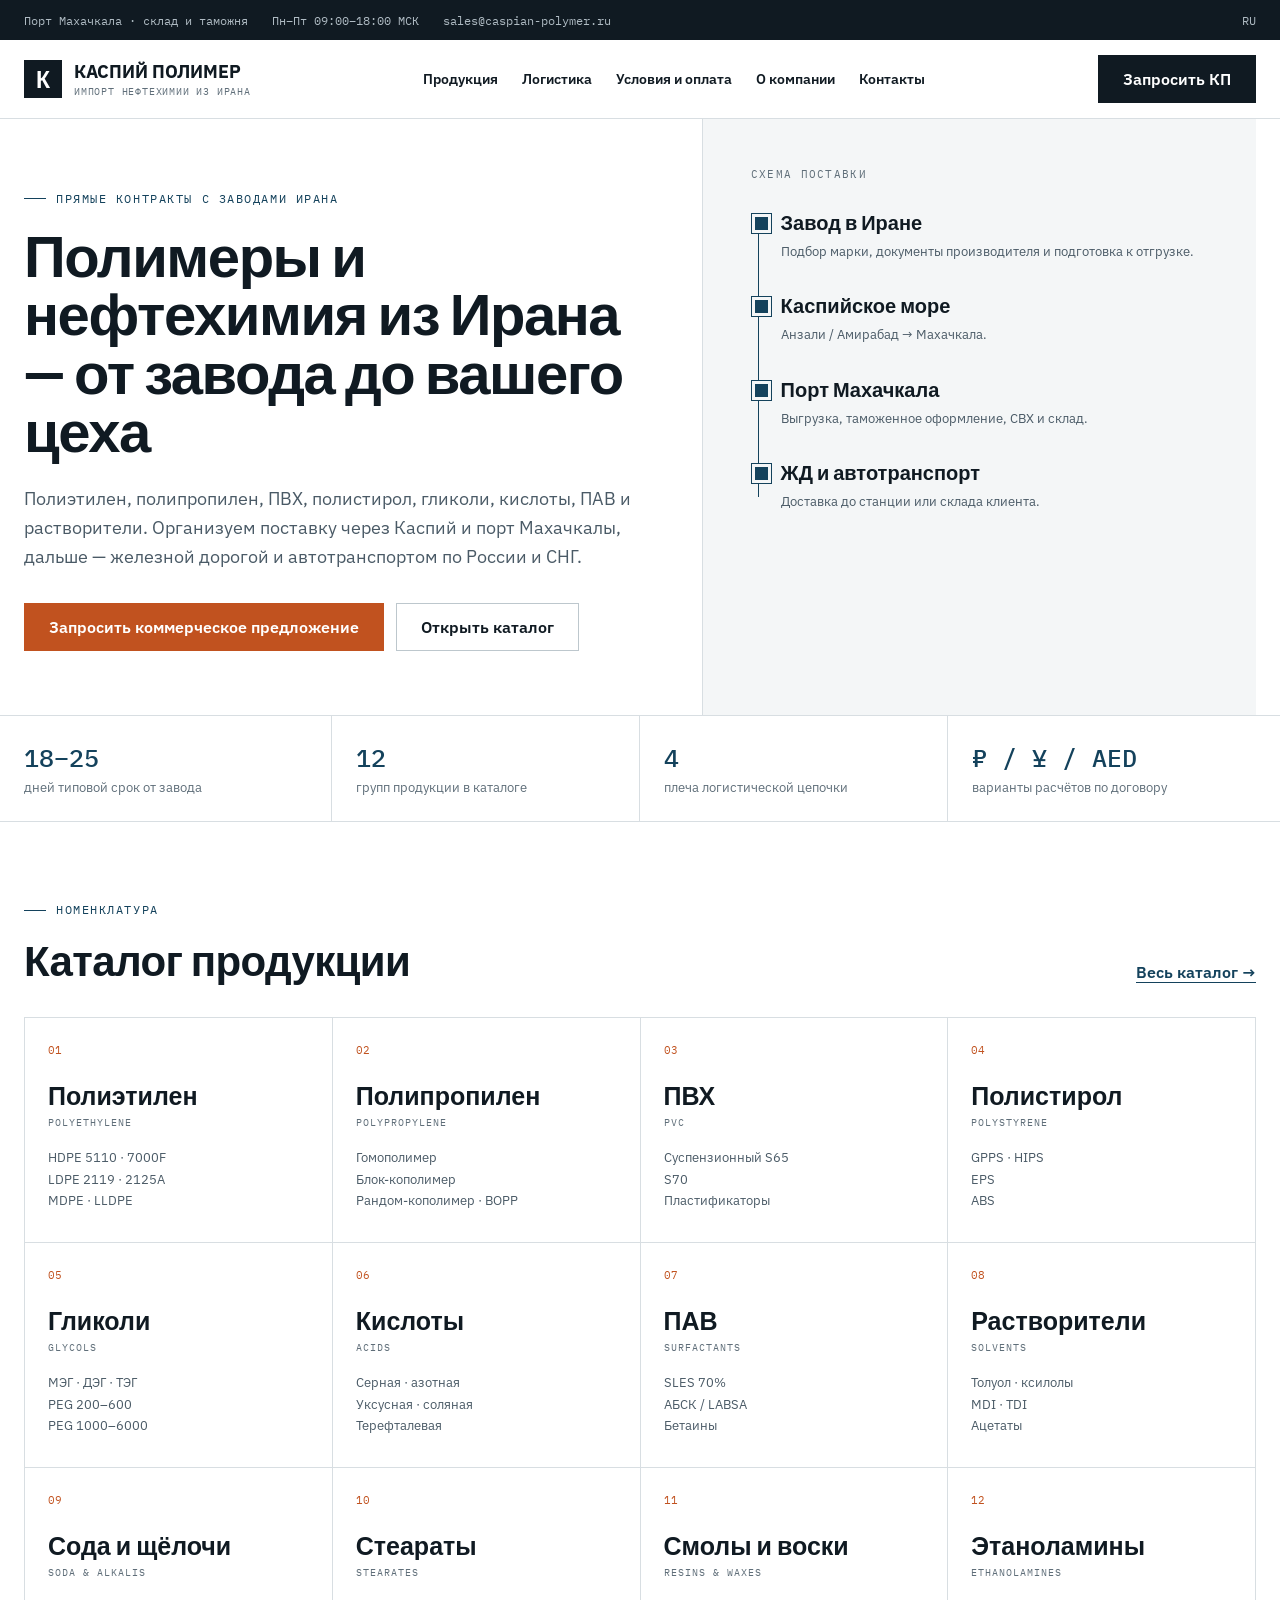
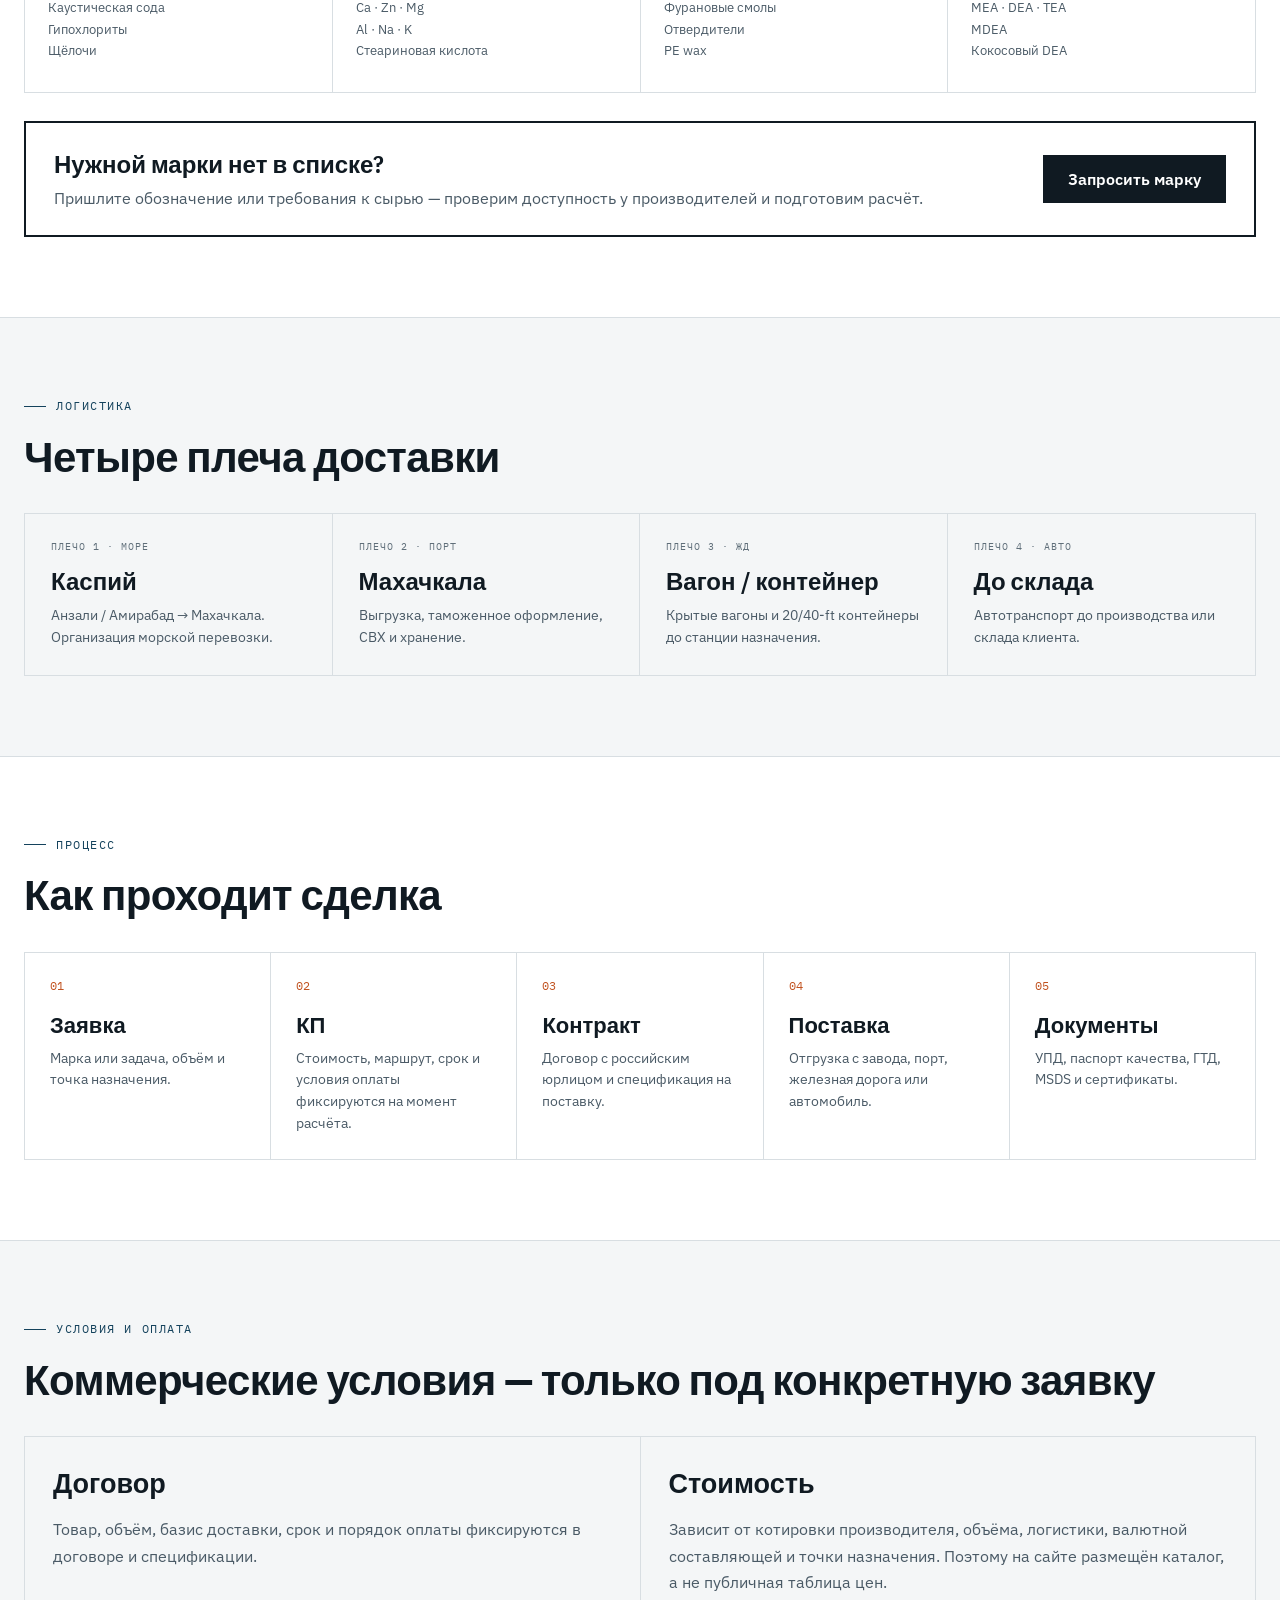
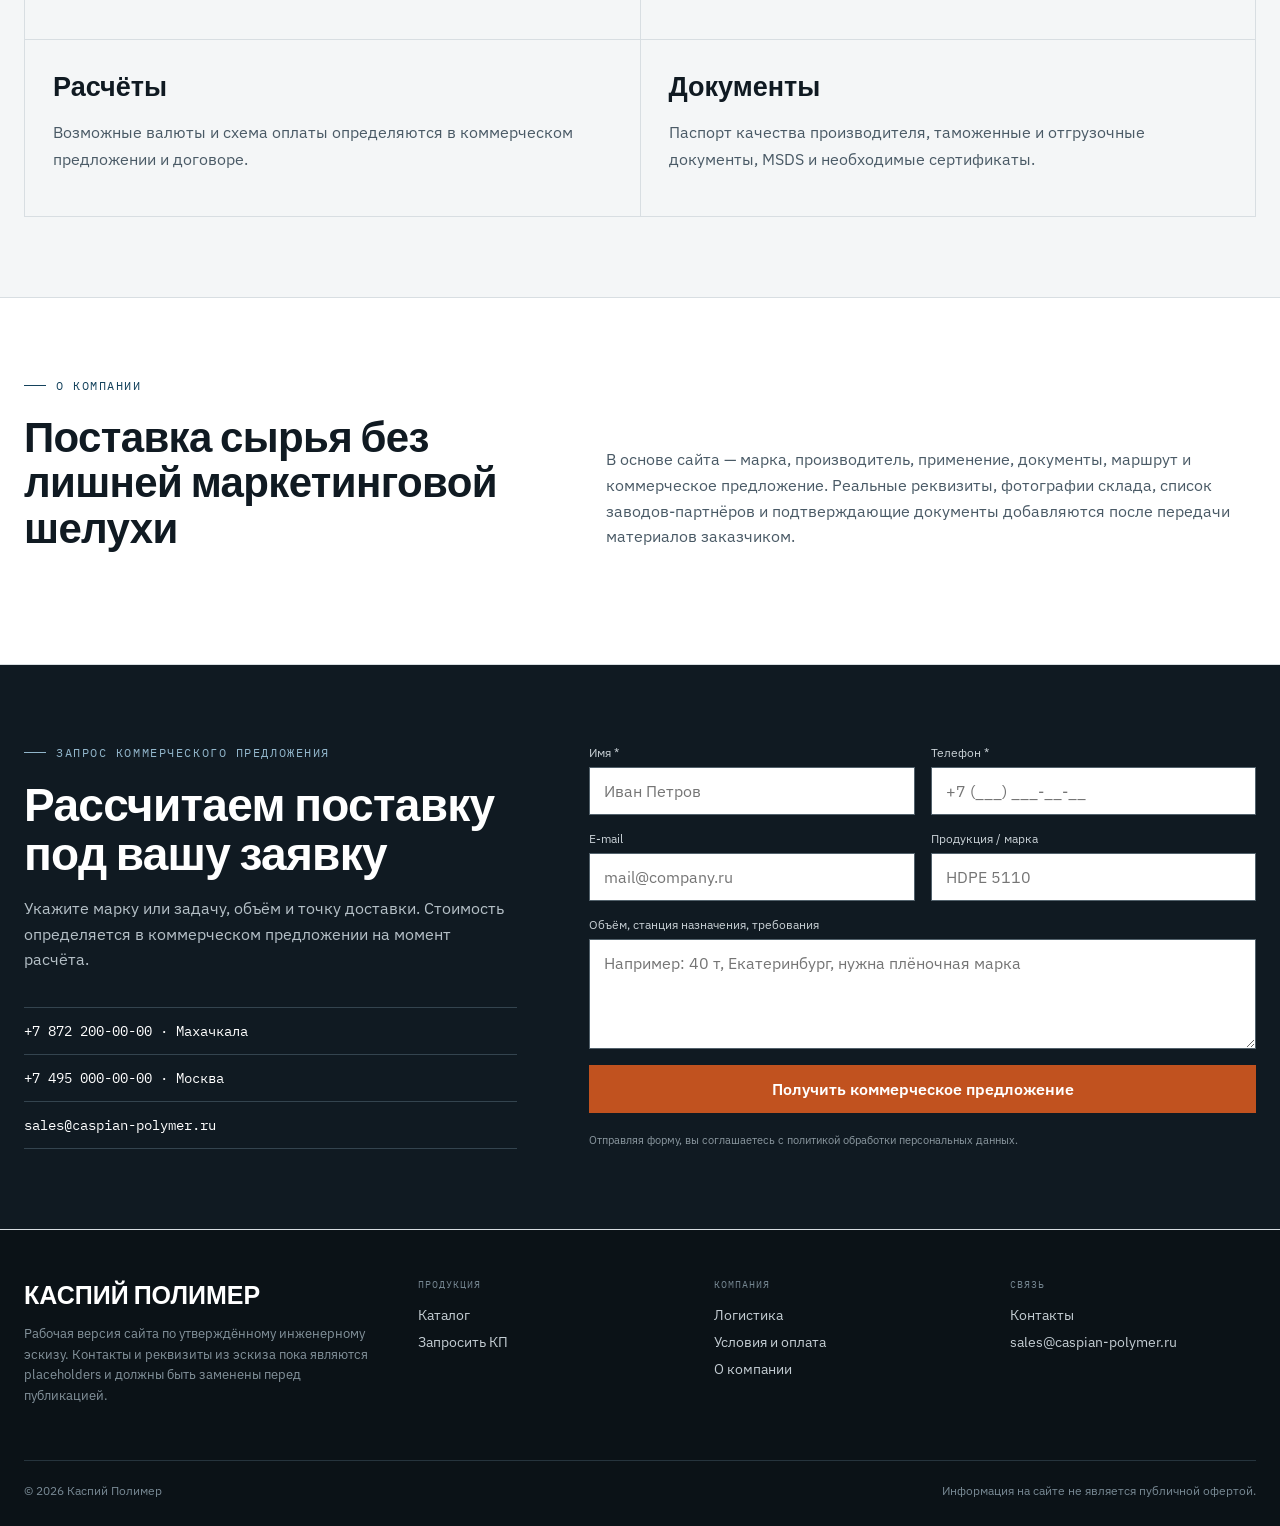
==== index.html @ 1b6062c4 "Build landing page from approved mockup" ====
<!doctype html>
<html lang="ru">
<head>
  <meta charset="utf-8">
  <meta name="viewport" content="width=device-width,initial-scale=1">
  <title>Каспий Полимер — полимеры и нефтехимия из Ирана</title>
  <meta name="description" content="Прямые поставки полимеров и нефтехимии из Ирана в Россию: каталог марок, логистика через Каспий, коммерческие предложения под заявку.">
  <link rel="icon" href="assets/favicon.svg" type="image/svg+xml">
  <link rel="preconnect" href="https://fonts.googleapis.com">
  <link rel="preconnect" href="https://fonts.gstatic.com" crossorigin>
  <link href="https://fonts.googleapis.com/css2?family=IBM+Plex+Mono:wght@400;500;600&family=IBM+Plex+Sans+Condensed:wght@400;600;700&family=IBM+Plex+Sans:wght@400;500;600;700&display=swap" rel="stylesheet">
  <link rel="stylesheet" href="assets/styles.css">
</head>
<body>
  <div class="topbar">
    <div class="container">
      <div class="topbar-left">
        <span>Порт Махачкала · склад и таможня</span>
        <span>Пн–Пт 09:00–18:00 МСК</span>
        <span>sales@caspian-polymer.ru</span>
      </div>
      <div class="topbar-right"><span>RU</span></div>
    </div>
  </div>

  <header class="site-header">
    <div class="container header-row">
      <a class="brand" href="#top">
        <span class="brand-mark">К</span>
        <span class="brand-copy">
          <strong>КАСПИЙ ПОЛИМЕР</strong>
          <span>импорт нефтехимии из Ирана</span>
        </span>
      </a>
      <nav class="nav">
        <a href="#catalog">Продукция</a>
        <a href="#logistics">Логистика</a>
        <a href="#terms">Условия и оплата</a>
        <a href="#company">О компании</a>
        <a href="#contacts">Контакты</a>
      </nav>
      <a class="button header-cta" href="#request">Запросить КП</a>
      <button class="mobile-toggle" aria-label="Открыть меню">☰</button>
    </div>
  </header>

  <main id="top">
    <section class="hero">
      <div class="container hero-grid">
        <div class="hero-copy">
          <div class="eyebrow">Прямые контракты с заводами Ирана</div>
          <h1>Полимеры и нефтехимия из Ирана — от завода до вашего цеха</h1>
          <p>Полиэтилен, полипропилен, ПВХ, полистирол, гликоли, кислоты, ПАВ и растворители. Организуем поставку через Каспий и порт Махачкалы, дальше — железной дорогой и автотранспортом по России и СНГ.</p>
          <div class="actions">
            <a class="button rust" href="#request">Запросить коммерческое предложение</a>
            <a class="button secondary" href="catalog.html">Открыть каталог</a>
          </div>
        </div>
        <div class="hero-panel">
          <div class="route-visual">
            <div class="route-title">Схема поставки</div>
            <div class="route-line">
              <div class="route-step">
                <b>Завод в Иране</b>
                <small>Подбор марки, документы производителя и подготовка к отгрузке.</small>
              </div>
              <div class="route-step">
                <b>Каспийское море</b>
                <small>Анзали / Амирабад → Махачкала.</small>
              </div>
              <div class="route-step">
                <b>Порт Махачкала</b>
                <small>Выгрузка, таможенное оформление, СВХ и склад.</small>
              </div>
              <div class="route-step">
                <b>ЖД и автотранспорт</b>
                <small>Доставка до станции или склада клиента.</small>
              </div>
            </div>
          </div>
        </div>
      </div>
    </section>

    <section class="stats">
      <div class="container stats-grid">
        <div class="stat"><strong>18–25</strong><span>дней типовой срок от завода</span></div>
        <div class="stat"><strong>12</strong><span>групп продукции в каталоге</span></div>
        <div class="stat"><strong>4</strong><span>плеча логистической цепочки</span></div>
        <div class="stat"><strong>₽ / ¥ / AED</strong><span>варианты расчётов по договору</span></div>
      </div>
    </section>

    <section class="section" id="catalog">
      <div class="container">
        <div class="section-head">
          <div>
            <div class="eyebrow">Номенклатура</div>
            <h2>Каталог продукции</h2>
          </div>
          <a class="text-link" href="catalog.html">Весь каталог →</a>
        </div>

        <div class="catalog-grid">
          <a class="category-card" href="catalog.html#polyethylene"><div class="category-number">01</div><h3>Полиэтилен</h3><div class="en">POLYETHYLENE</div><ul><li>HDPE 5110 · 7000F</li><li>LDPE 2119 · 2125A</li><li>MDPE · LLDPE</li></ul></a>
          <a class="category-card" href="catalog.html#polypropylene"><div class="category-number">02</div><h3>Полипропилен</h3><div class="en">POLYPROPYLENE</div><ul><li>Гомополимер</li><li>Блок-кополимер</li><li>Рандом-кополимер · BOPP</li></ul></a>
          <a class="category-card" href="catalog.html#pvc"><div class="category-number">03</div><h3>ПВХ</h3><div class="en">PVC</div><ul><li>Суспензионный S65</li><li>S70</li><li>Пластификаторы</li></ul></a>
          <a class="category-card" href="catalog.html#polystyrene"><div class="category-number">04</div><h3>Полистирол</h3><div class="en">POLYSTYRENE</div><ul><li>GPPS · HIPS</li><li>EPS</li><li>ABS</li></ul></a>
          <a class="category-card" href="catalog.html#chemistry"><div class="category-number">05</div><h3>Гликоли</h3><div class="en">GLYCOLS</div><ul><li>МЭГ · ДЭГ · ТЭГ</li><li>PEG 200–600</li><li>PEG 1000–6000</li></ul></a>
          <a class="category-card" href="catalog.html#chemistry"><div class="category-number">06</div><h3>Кислоты</h3><div class="en">ACIDS</div><ul><li>Серная · азотная</li><li>Уксусная · соляная</li><li>Терефталевая</li></ul></a>
          <a class="category-card" href="catalog.html#chemistry"><div class="category-number">07</div><h3>ПАВ</h3><div class="en">SURFACTANTS</div><ul><li>SLES 70%</li><li>АБСК / LABSA</li><li>Бетаины</li></ul></a>
          <a class="category-card" href="catalog.html#chemistry"><div class="category-number">08</div><h3>Растворители</h3><div class="en">SOLVENTS</div><ul><li>Толуол · ксилолы</li><li>MDI · TDI</li><li>Ацетаты</li></ul></a>
          <a class="category-card" href="catalog.html#chemistry"><div class="category-number">09</div><h3>Сода и щёлочи</h3><div class="en">SODA & ALKALIS</div><ul><li>Каустическая сода</li><li>Гипохлориты</li><li>Щёлочи</li></ul></a>
          <a class="category-card" href="catalog.html#chemistry"><div class="category-number">10</div><h3>Стеараты</h3><div class="en">STEARATES</div><ul><li>Ca · Zn · Mg</li><li>Al · Na · K</li><li>Стеариновая кислота</li></ul></a>
          <a class="category-card" href="catalog.html#chemistry"><div class="category-number">11</div><h3>Смолы и воски</h3><div class="en">RESINS & WAXES</div><ul><li>Фурановые смолы</li><li>Отвердители</li><li>PE wax</li></ul></a>
          <a class="category-card" href="catalog.html#chemistry"><div class="category-number">12</div><h3>Этаноламины</h3><div class="en">ETHANOLAMINES</div><ul><li>MEA · DEA · TEA</li><li>MDEA</li><li>Кокосовый DEA</li></ul></a>
        </div>

        <div class="callout">
          <div>
            <strong>Нужной марки нет в списке?</strong>
            <p>Пришлите обозначение или требования к сырью — проверим доступность у производителей и подготовим расчёт.</p>
          </div>
          <a class="button" href="#request">Запросить марку</a>
        </div>
      </div>
    </section>

    <section class="section soft" id="logistics">
      <div class="container">
        <div class="section-head">
          <div>
            <div class="eyebrow">Логистика</div>
            <h2>Четыре плеча доставки</h2>
          </div>
        </div>
        <div class="supply-grid">
          <div class="supply-card"><div class="kicker">Плечо 1 · море</div><h3>Каспий</h3><p>Анзали / Амирабад → Махачкала. Организация морской перевозки.</p></div>
          <div class="supply-card"><div class="kicker">Плечо 2 · порт</div><h3>Махачкала</h3><p>Выгрузка, таможенное оформление, СВХ и хранение.</p></div>
          <div class="supply-card"><div class="kicker">Плечо 3 · ЖД</div><h3>Вагон / контейнер</h3><p>Крытые вагоны и 20/40-ft контейнеры до станции назначения.</p></div>
          <div class="supply-card"><div class="kicker">Плечо 4 · авто</div><h3>До склада</h3><p>Автотранспорт до производства или склада клиента.</p></div>
        </div>
      </div>
    </section>

    <section class="section">
      <div class="container">
        <div class="section-head">
          <div>
            <div class="eyebrow">Процесс</div>
            <h2>Как проходит сделка</h2>
          </div>
        </div>
        <div class="steps">
          <div class="step"><div class="step-num">01</div><h3>Заявка</h3><p>Марка или задача, объём и точка назначения.</p></div>
          <div class="step"><div class="step-num">02</div><h3>КП</h3><p>Стоимость, маршрут, срок и условия оплаты фиксируются на момент расчёта.</p></div>
          <div class="step"><div class="step-num">03</div><h3>Контракт</h3><p>Договор с российским юрлицом и спецификация на поставку.</p></div>
          <div class="step"><div class="step-num">04</div><h3>Поставка</h3><p>Отгрузка с завода, порт, железная дорога или автомобиль.</p></div>
          <div class="step"><div class="step-num">05</div><h3>Документы</h3><p>УПД, паспорт качества, ГТД, MSDS и сертификаты.</p></div>
        </div>
      </div>
    </section>

    <section class="section soft" id="terms">
      <div class="container">
        <div class="section-head">
          <div>
            <div class="eyebrow">Условия и оплата</div>
            <h2>Коммерческие условия — только под конкретную заявку</h2>
          </div>
        </div>
        <div class="info-grid">
          <div class="info-card"><h3>Договор</h3><p>Товар, объём, базис доставки, срок и порядок оплаты фиксируются в договоре и спецификации.</p></div>
          <div class="info-card"><h3>Стоимость</h3><p>Зависит от котировки производителя, объёма, логистики, валютной составляющей и точки назначения. Поэтому на сайте размещён каталог, а не публичная таблица цен.</p></div>
          <div class="info-card"><h3>Расчёты</h3><p>Возможные валюты и схема оплаты определяются в коммерческом предложении и договоре.</p></div>
          <div class="info-card"><h3>Документы</h3><p>Паспорт качества производителя, таможенные и отгрузочные документы, MSDS и необходимые сертификаты.</p></div>
        </div>
      </div>
    </section>

    <section class="section" id="company">
      <div class="container">
        <div class="section-head">
          <div>
            <div class="eyebrow">О компании</div>
            <h2>Поставка сырья без лишней маркетинговой шелухи</h2>
          </div>
          <div class="section-intro">В основе сайта — марка, производитель, применение, документы, маршрут и коммерческое предложение. Реальные реквизиты, фотографии склада, список заводов-партнёров и подтверждающие документы добавляются после передачи материалов заказчиком.</div>
        </div>
      </div>
    </section>

    <section class="section request" id="request">
      <div class="container request-grid">
        <div>
          <div class="eyebrow">Запрос коммерческого предложения</div>
          <h2>Рассчитаем поставку под вашу заявку</h2>
          <p>Укажите марку или задачу, объём и точку доставки. Стоимость определяется в коммерческом предложении на момент расчёта.</p>
          <div class="contact-lines" id="contacts">
            <div class="contact-line">+7 872 200-00-00 · Махачкала</div>
            <div class="contact-line">+7 495 000-00-00 · Москва</div>
            <div class="contact-line">sales@caspian-polymer.ru</div>
          </div>
        </div>

        <form action="request.php" method="post" data-request-form>
          <div class="form-grid">
            <div class="field"><label>Имя *</label><input name="name" required maxlength="100" autocomplete="name" placeholder="Иван Петров"></div>
            <div class="field"><label>Телефон *</label><input name="phone" required maxlength="40" autocomplete="tel" placeholder="+7 (___) ___-__-__"></div>
            <div class="field"><label>E-mail</label><input name="email" type="email" maxlength="150" autocomplete="email" placeholder="mail@company.ru"></div>
            <div class="field"><label>Продукция / марка</label><input name="product" maxlength="160" placeholder="HDPE 5110"></div>
            <div class="field full"><label>Объём, станция назначения, требования</label><textarea name="message" maxlength="1500" placeholder="Например: 40 т, Екатеринбург, нужна плёночная марка"></textarea></div>
            <div class="hp"><label>Website<input name="website" tabindex="-1" autocomplete="off"></label></div>
            <div class="field full">
              <button class="button rust" type="submit">Получить коммерческое предложение</button>
              <div class="status" aria-live="polite"></div>
              <div class="form-note">Отправляя форму, вы соглашаетесь с политикой обработки персональных данных.</div>
            </div>
          </div>
        </form>
      </div>
    </section>
  </main>

  <footer class="footer">
    <div class="container">
      <div class="footer-grid">
        <div>
          <div class="footer-brand">КАСПИЙ ПОЛИМЕР</div>
          <p>Рабочая версия сайта по утверждённому инженерному эскизу. Контакты и реквизиты из эскиза пока являются placeholders и должны быть заменены перед публикацией.</p>
        </div>
        <div><h4>Продукция</h4><a href="catalog.html">Каталог</a><a href="#request">Запросить КП</a></div>
        <div><h4>Компания</h4><a href="#logistics">Логистика</a><a href="#terms">Условия и оплата</a><a href="#company">О компании</a></div>
        <div><h4>Связь</h4><a href="#contacts">Контакты</a><a href="mailto:sales@caspian-polymer.ru">sales@caspian-polymer.ru</a></div>
      </div>
      <div class="footer-bottom"><span>© 2026 Каспий Полимер</span><span>Информация на сайте не является публичной офертой.</span></div>
    </div>
  </footer>

  <script src="assets/site.js"></script>
</body>
</html>
---- assets/styles.css ----
:root{--ink:#101a22;--navy:#14425c;--rust:#c1521f;--paper:#fff;--soft:#f4f6f7;--line:#d8dee2;--muted:#5f6e79;--text:#4a5a66;--max:1280px}
*{box-sizing:border-box}html{scroll-behavior:smooth}body{margin:0;color:var(--ink);background:var(--paper);font-family:"IBM Plex Sans",system-ui,sans-serif;-webkit-font-smoothing:antialiased}a{color:inherit;text-decoration:none}button,input,textarea{font:inherit}.container{width:min(var(--max),calc(100% - 48px));margin:0 auto}.mono{font-family:"IBM Plex Mono",monospace}.eyebrow{display:flex;align-items:center;gap:10px;margin:0 0 20px;font:12px/1.3 "IBM Plex Mono",monospace;letter-spacing:.13em;text-transform:uppercase;color:var(--navy)}.eyebrow:before{content:"";width:22px;height:1px;background:currentColor}.topbar{background:var(--ink);color:#afbbc3;font:12px "IBM Plex Mono",monospace}.topbar .container{display:flex;justify-content:space-between;align-items:center;min-height:40px;gap:24px}.topbar-left,.topbar-right{display:flex;gap:24px}.site-header{position:sticky;top:0;z-index:20;background:rgba(255,255,255,.97);border-bottom:1px solid var(--line);backdrop-filter:blur(8px)}.header-row{display:flex;align-items:center;justify-content:space-between;gap:28px;min-height:78px}.brand{display:flex;align-items:center;gap:12px}.brand-mark{display:grid;place-items:center;width:38px;height:38px;background:var(--ink);color:#fff;font:700 23px "IBM Plex Sans Condensed",sans-serif}.brand-copy strong{display:block;font-size:18px}.brand-copy span{display:block;margin-top:2px;color:var(--muted);font:10px "IBM Plex Mono",monospace;letter-spacing:.08em;text-transform:uppercase}.nav{display:flex;align-items:center;gap:24px;font-size:14px;font-weight:600}.nav a{padding:29px 0 26px;border-bottom:3px solid transparent}.nav a:hover{color:var(--navy);border-color:var(--navy)}.button{display:inline-flex;align-items:center;justify-content:center;min-height:48px;padding:0 24px;border:1px solid var(--ink);background:var(--ink);color:#fff;font-weight:600;cursor:pointer;border-radius:0;transition:.15s}.button:hover{background:var(--navy);border-color:var(--navy)}.button.secondary{background:#fff;color:var(--ink);border-color:#bdc7cd}.button.secondary:hover{background:var(--soft);border-color:var(--ink)}.button.rust{background:var(--rust);border-color:var(--rust)}.button.rust:hover{background:#a8441a;border-color:#a8441a}.mobile-toggle{display:none;width:46px;height:46px;border:1px solid var(--line);background:#fff}.hero{border-bottom:1px solid var(--line)}.hero-grid{display:grid;grid-template-columns:1.1fr .9fr;min-height:560px}.hero-copy{padding:72px 64px 64px 0}.hero h1,.page-hero h1{font:700 58px/1.01 "IBM Plex Sans Condensed",sans-serif;letter-spacing:-.025em;margin:0 0 24px}.hero p,.page-hero p{font-size:18px;line-height:1.6;color:var(--text);max-width:700px;margin:0 0 32px}.actions{display:flex;flex-wrap:wrap;gap:12px}.hero-panel{background:var(--soft);border-left:1px solid var(--line)}.route-visual{padding:48px}.route-title{font:11px "IBM Plex Mono",monospace;letter-spacing:.12em;text-transform:uppercase;color:var(--muted);margin-bottom:28px}.route-line{position:relative;padding-left:30px}.route-line:before{content:"";position:absolute;left:7px;top:11px;bottom:14px;width:1px;background:var(--navy)}.route-step{position:relative;padding-bottom:31px}.route-step:before{content:"";position:absolute;left:-29px;top:5px;width:13px;height:13px;border:3px solid var(--soft);background:var(--navy);outline:1px solid var(--navy)}.route-step:last-child{padding-bottom:0}.route-step b{font:600 20px "IBM Plex Sans Condensed",sans-serif}.route-step small{display:block;margin-top:6px;color:var(--text);line-height:1.45}.stats{border-bottom:1px solid var(--line)}.stats-grid{display:grid;grid-template-columns:repeat(4,1fr)}.stat{padding:25px 24px;border-right:1px solid var(--line)}.stat:first-child{padding-left:0}.stat:last-child{border-right:0}.stat strong{display:block;font:500 25px "IBM Plex Mono",monospace;color:var(--navy)}.stat span{display:block;margin-top:5px;color:var(--muted);font-size:13px}.section{padding:80px 0;border-bottom:1px solid var(--line)}.section.soft{background:var(--soft)}.section-head{display:flex;justify-content:space-between;align-items:end;gap:32px;margin-bottom:34px}.section h2{margin:0;font:700 42px/1.08 "IBM Plex Sans Condensed",sans-serif;letter-spacing:-.015em}.section-intro{max-width:650px;color:var(--text);font-size:16px;line-height:1.6}.text-link{color:var(--navy);font-weight:600;border-bottom:1px solid currentColor}.text-link:hover{color:var(--rust)}.catalog-grid{display:grid;grid-template-columns:repeat(4,1fr);border-top:1px solid var(--line);border-left:1px solid var(--line)}.category-card{min-height:225px;padding:25px 23px;border-right:1px solid var(--line);border-bottom:1px solid var(--line);background:#fff}.category-card:hover{background:#f8fafb}.category-number{font:11px "IBM Plex Mono",monospace;color:var(--rust)}.category-card h3{margin:22px 0 4px;font:600 25px "IBM Plex Sans Condensed",sans-serif}.category-card .en{font:10px "IBM Plex Mono",monospace;color:var(--muted);letter-spacing:.1em}.category-card ul{list-style:none;margin:18px 0 0;padding:0;color:var(--text);font-size:13px;line-height:1.65}.callout{display:flex;align-items:center;justify-content:space-between;gap:30px;margin-top:28px;padding:25px 28px;border:2px solid var(--ink);background:#fff}.callout strong{font:600 24px "IBM Plex Sans Condensed",sans-serif}.callout p{margin:6px 0 0;color:var(--text);line-height:1.5}.supply-grid{display:grid;grid-template-columns:repeat(4,1fr);border:1px solid var(--line)}.supply-card{padding:26px;border-right:1px solid var(--line)}.supply-card:last-child{border-right:0}.supply-card .kicker{font:10px "IBM Plex Mono",monospace;color:var(--muted);letter-spacing:.1em;text-transform:uppercase}.supply-card h3{font:600 24px "IBM Plex Sans Condensed",sans-serif;margin:12px 0 8px}.supply-card p{margin:0;color:var(--text);line-height:1.55;font-size:14px}.steps{display:grid;grid-template-columns:repeat(5,1fr);border-top:1px solid var(--line);border-left:1px solid var(--line)}.step{padding:25px;border-right:1px solid var(--line);border-bottom:1px solid var(--line);min-height:205px}.step-num{font:12px "IBM Plex Mono",monospace;color:var(--rust)}.step h3{font:600 22px "IBM Plex Sans Condensed",sans-serif;margin:17px 0 9px}.step p{margin:0;color:var(--text);font-size:14px;line-height:1.55}.info-grid{display:grid;grid-template-columns:repeat(2,1fr);border-top:1px solid var(--line);border-left:1px solid var(--line)}.info-card{padding:28px;border-right:1px solid var(--line);border-bottom:1px solid var(--line)}.info-card h3{font:600 27px "IBM Plex Sans Condensed",sans-serif;margin:0 0 12px}.info-card p,.info-card li{color:var(--text);line-height:1.65}.request{background:var(--ink);color:#fff}.request .eyebrow{color:#91b5ca}.request-grid{display:grid;grid-template-columns:.85fr 1.15fr;gap:72px}.request h2{font:700 46px/1.06 "IBM Plex Sans Condensed",sans-serif;margin:0 0 18px}.request p{color:#b5c0c7;line-height:1.6}.contact-lines{margin-top:34px;border-top:1px solid #34444f}.contact-line{padding:14px 0;border-bottom:1px solid #34444f;font:14px "IBM Plex Mono",monospace}.form-grid{display:grid;grid-template-columns:1fr 1fr;gap:16px}.field{display:flex;flex-direction:column;gap:7px}.field.full{grid-column:1/-1}.field label{font-size:12px;color:#c9d1d6}.field input,.field textarea{width:100%;border:1px solid #52616b;background:#fff;color:var(--ink);padding:13px 14px;outline:0;border-radius:0}.field textarea{min-height:110px;resize:vertical}.hp{position:absolute;left:-10000px;opacity:0}.form-note{font-size:11px;color:#8d9aa2;line-height:1.5;margin-top:12px}.status{display:none;padding:12px 14px;margin-top:12px;border:1px solid #52616b;font-size:13px}.status.show{display:block}.status.ok{border-color:#497663;color:#c9f0de}.status.err{border-color:#8a4d45;color:#ffd4cf}.page-hero{padding:66px 0 50px;border-bottom:1px solid var(--line)}.page-hero h1{font-size:54px}.breadcrumb{font:11px "IBM Plex Mono",monospace;color:var(--muted);margin-bottom:24px}.footer{background:#0b1217;color:#c4cdd3;padding:48px 0 28px}.footer-grid{display:grid;grid-template-columns:1.4fr repeat(3,1fr);gap:50px}.footer h4{font:10px "IBM Plex Mono",monospace;letter-spacing:.1em;text-transform:uppercase;color:#758691;margin:0 0 15px}.footer a{display:block;margin:9px 0;font-size:14px}.footer-brand{font:700 25px "IBM Plex Sans Condensed",sans-serif;color:#fff}.footer p{color:#84939c;font-size:13px;line-height:1.6}.footer-bottom{display:flex;justify-content:space-between;gap:20px;border-top:1px solid #26343d;margin-top:40px;padding-top:22px;color:#788994;font-size:12px}
@media(max-width:1000px){.nav{display:none;position:absolute;top:78px;left:0;right:0;background:#fff;border-bottom:1px solid var(--line);padding:14px 24px;flex-direction:column;align-items:stretch;gap:0}.nav.open{display:flex}.nav a{padding:13px 0;border-bottom:1px solid var(--line)}.mobile-toggle{display:block}.header-cta{display:none}.hero-grid,.request-grid{grid-template-columns:1fr}.hero-panel{border-left:0;border-top:1px solid var(--line)}.hero-copy{padding-right:0}.catalog-grid{grid-template-columns:repeat(3,1fr)}.steps{grid-template-columns:repeat(3,1fr)}.supply-grid{grid-template-columns:repeat(2,1fr)}.supply-card:nth-child(2){border-right:0}.stats-grid{grid-template-columns:repeat(2,1fr)}}
@media(max-width:700px){.container{width:calc(100% - 28px)}.topbar-left span:not(:first-child),.topbar-right{display:none}.header-row{min-height:68px}.nav{top:68px}.brand-copy span{display:none}.hero-copy{padding:50px 0}.hero h1,.page-hero h1{font-size:40px}.hero p,.page-hero p{font-size:16px}.route-visual{padding:30px 24px}.section{padding:58px 0}.section-head{align-items:flex-start;flex-direction:column}.section h2{font-size:35px}.catalog-grid,.supply-grid,.steps,.info-grid,.stats-grid,.footer-grid,.form-grid{grid-template-columns:1fr}.stat,.supply-card{border-right:0;border-bottom:1px solid var(--line)}.category-card{min-height:auto}.callout{align-items:flex-start;flex-direction:column}.request h2{font-size:38px}.field.full{grid-column:auto}.footer-bottom{flex-direction:column}}
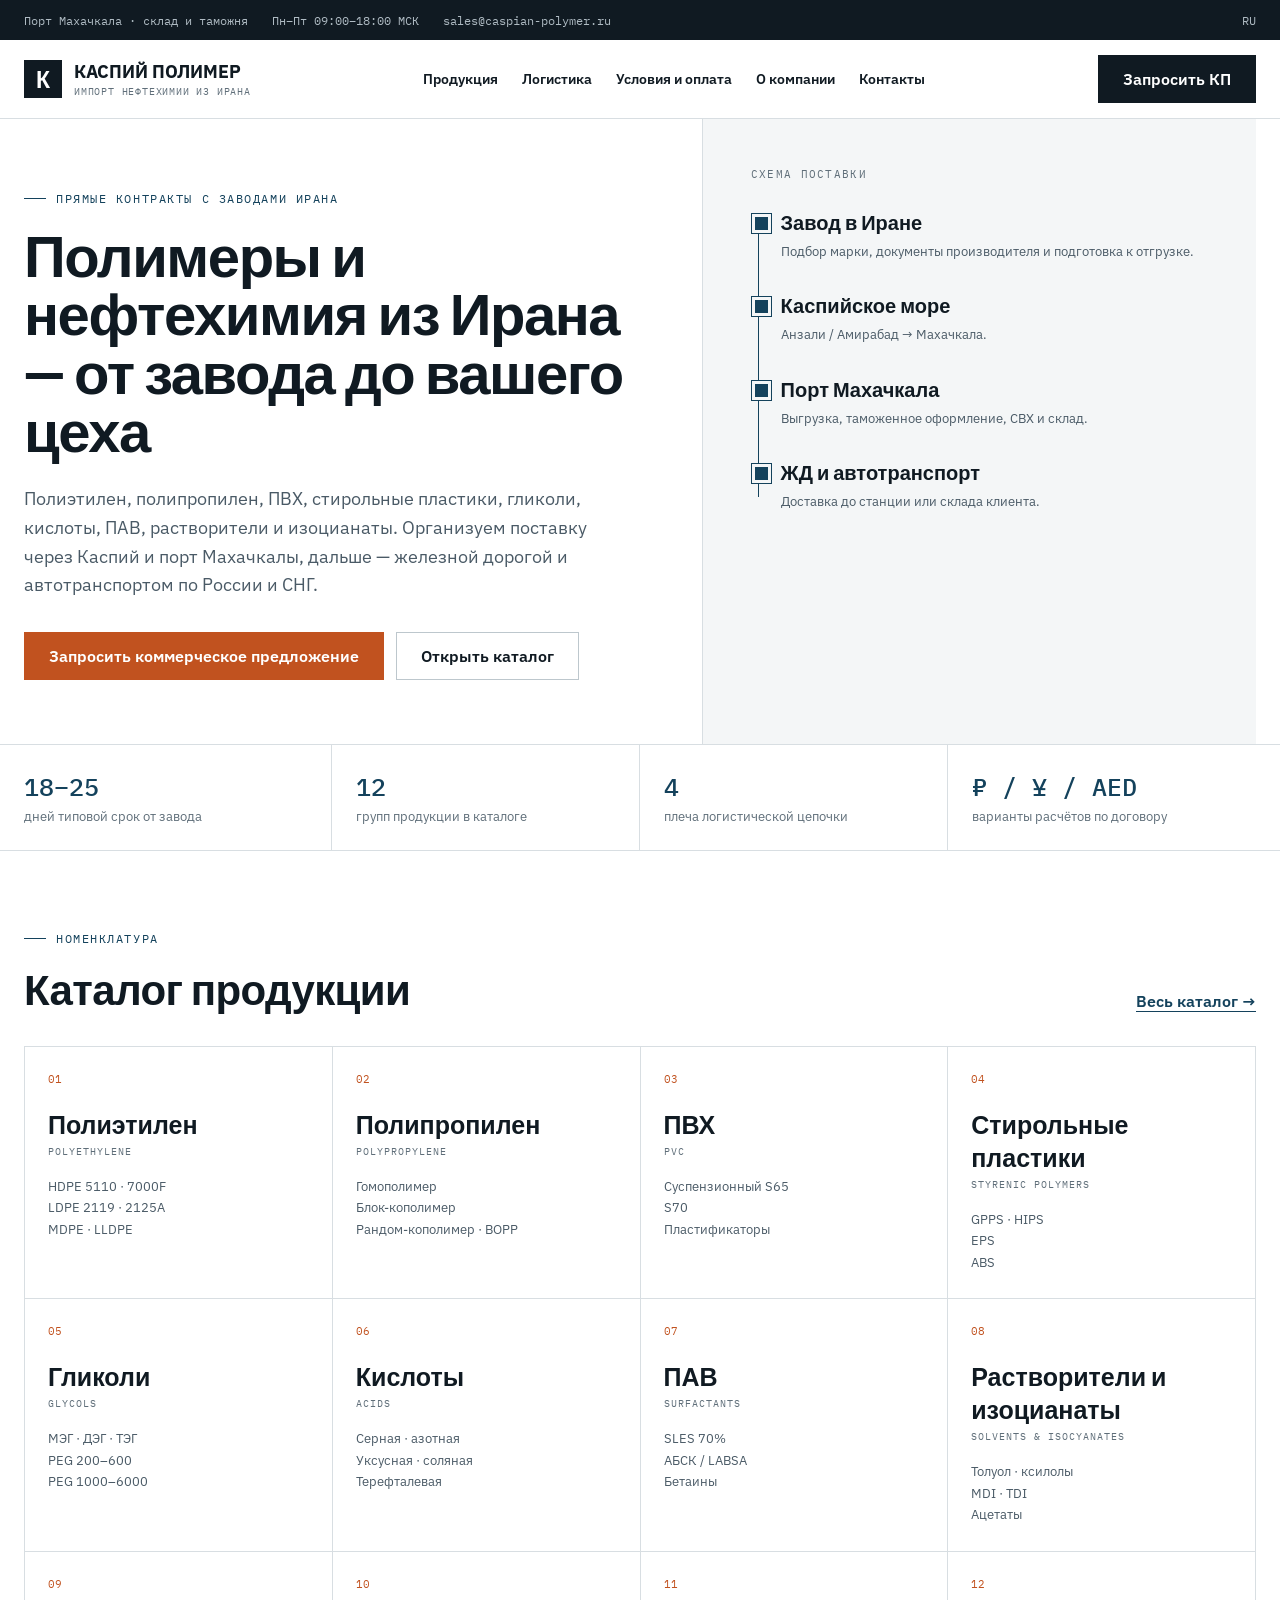
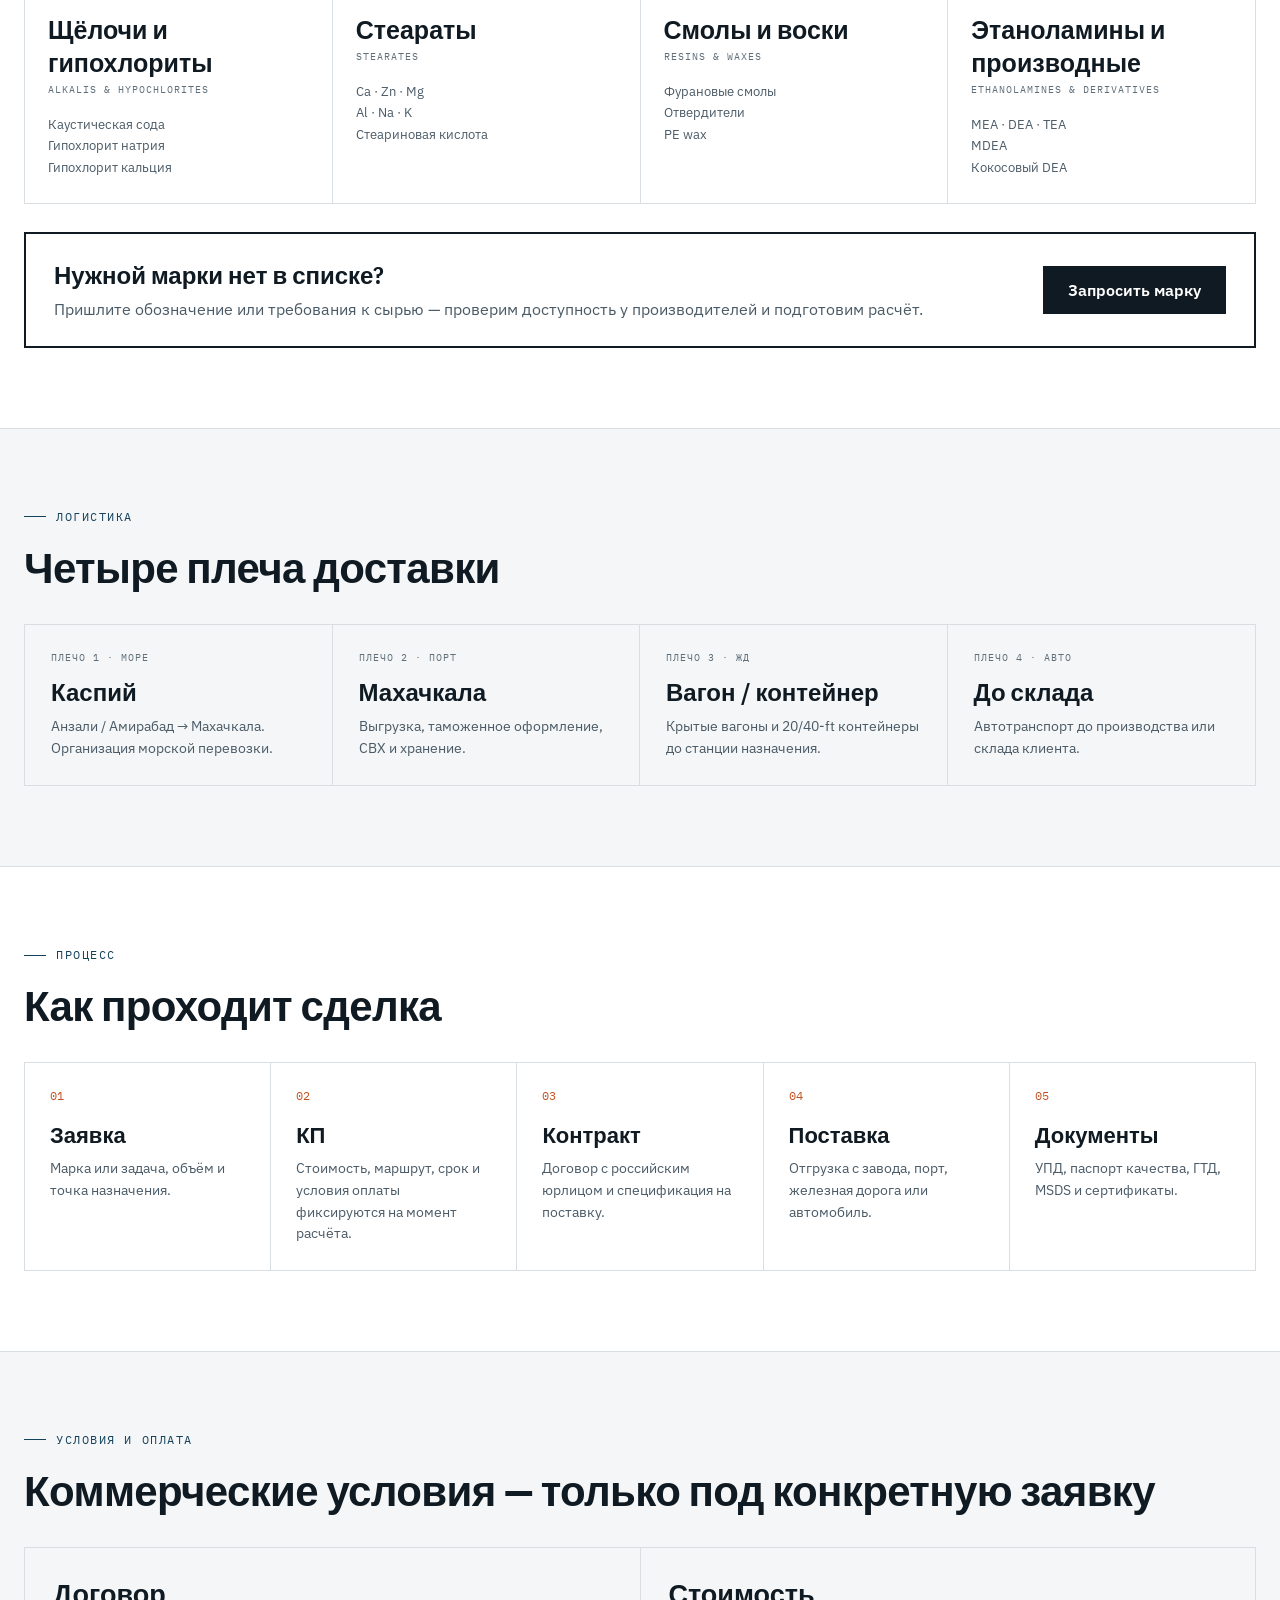
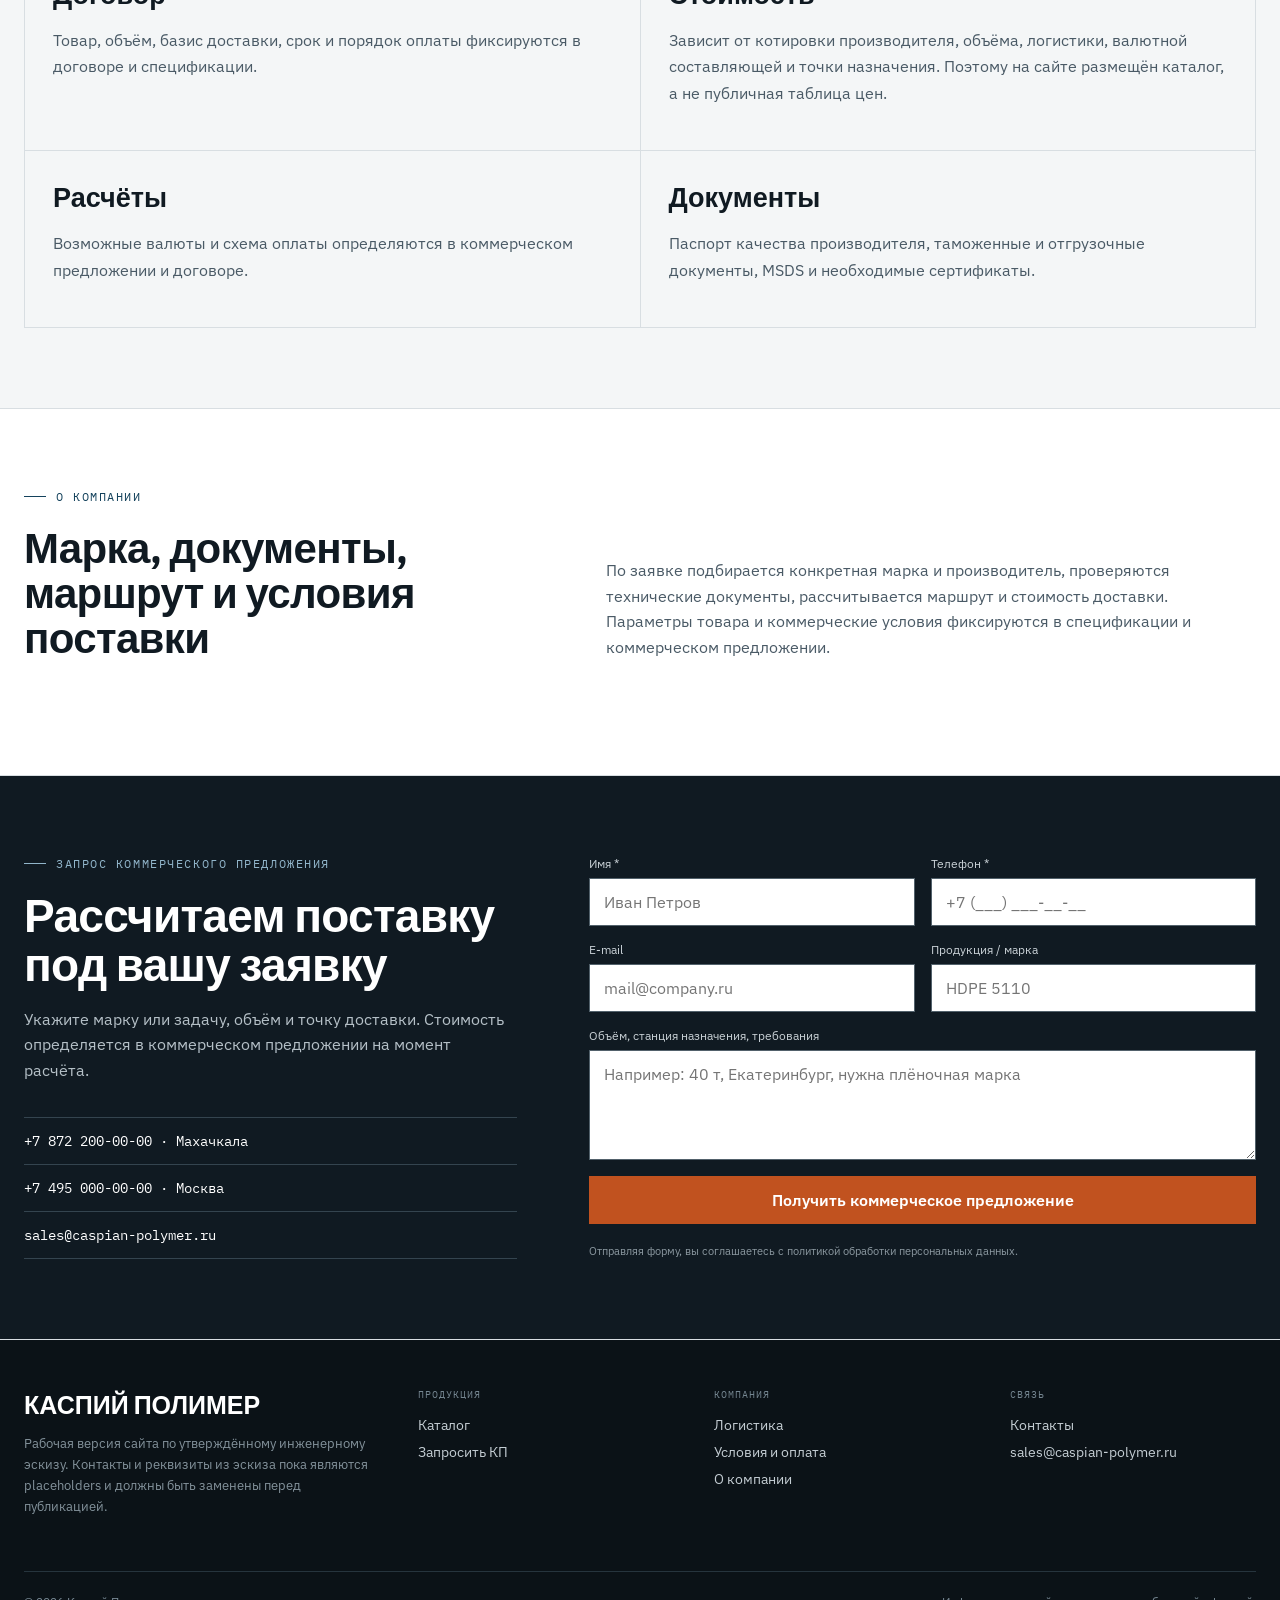
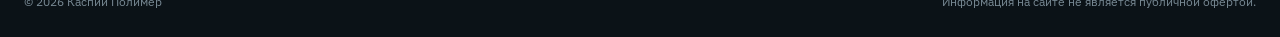
==== commit 4cd38c55: "Align landing catalog copy with technical taxonomy" ====
--- a/index.html
+++ b/index.html
@@ -50,7 +50,7 @@
         <div class="hero-copy">
           <div class="eyebrow">Прямые контракты с заводами Ирана</div>
           <h1>Полимеры и нефтехимия из Ирана — от завода до вашего цеха</h1>
-          <p>Полиэтилен, полипропилен, ПВХ, полистирол, гликоли, кислоты, ПАВ и растворители. Организуем поставку через Каспий и порт Махачкалы, дальше — железной дорогой и автотранспортом по России и СНГ.</p>
+          <p>Полиэтилен, полипропилен, ПВХ, стирольные пластики, гликоли, кислоты, ПАВ, растворители и изоцианаты. Организуем поставку через Каспий и порт Махачкалы, дальше — железной дорогой и автотранспортом по России и СНГ.</p>
           <div class="actions">
             <a class="button rust" href="#request">Запросить коммерческое предложение</a>
             <a class="button secondary" href="catalog.html">Открыть каталог</a>
@@ -105,15 +105,15 @@
           <a class="category-card" href="catalog.html#polyethylene"><div class="category-number">01</div><h3>Полиэтилен</h3><div class="en">POLYETHYLENE</div><ul><li>HDPE 5110 · 7000F</li><li>LDPE 2119 · 2125A</li><li>MDPE · LLDPE</li></ul></a>
           <a class="category-card" href="catalog.html#polypropylene"><div class="category-number">02</div><h3>Полипропилен</h3><div class="en">POLYPROPYLENE</div><ul><li>Гомополимер</li><li>Блок-кополимер</li><li>Рандом-кополимер · BOPP</li></ul></a>
           <a class="category-card" href="catalog.html#pvc"><div class="category-number">03</div><h3>ПВХ</h3><div class="en">PVC</div><ul><li>Суспензионный S65</li><li>S70</li><li>Пластификаторы</li></ul></a>
-          <a class="category-card" href="catalog.html#polystyrene"><div class="category-number">04</div><h3>Полистирол</h3><div class="en">POLYSTYRENE</div><ul><li>GPPS · HIPS</li><li>EPS</li><li>ABS</li></ul></a>
-          <a class="category-card" href="catalog.html#chemistry"><div class="category-number">05</div><h3>Гликоли</h3><div class="en">GLYCOLS</div><ul><li>МЭГ · ДЭГ · ТЭГ</li><li>PEG 200–600</li><li>PEG 1000–6000</li></ul></a>
-          <a class="category-card" href="catalog.html#chemistry"><div class="category-number">06</div><h3>Кислоты</h3><div class="en">ACIDS</div><ul><li>Серная · азотная</li><li>Уксусная · соляная</li><li>Терефталевая</li></ul></a>
-          <a class="category-card" href="catalog.html#chemistry"><div class="category-number">07</div><h3>ПАВ</h3><div class="en">SURFACTANTS</div><ul><li>SLES 70%</li><li>АБСК / LABSA</li><li>Бетаины</li></ul></a>
-          <a class="category-card" href="catalog.html#chemistry"><div class="category-number">08</div><h3>Растворители</h3><div class="en">SOLVENTS</div><ul><li>Толуол · ксилолы</li><li>MDI · TDI</li><li>Ацетаты</li></ul></a>
-          <a class="category-card" href="catalog.html#chemistry"><div class="category-number">09</div><h3>Сода и щёлочи</h3><div class="en">SODA & ALKALIS</div><ul><li>Каустическая сода</li><li>Гипохлориты</li><li>Щёлочи</li></ul></a>
-          <a class="category-card" href="catalog.html#chemistry"><div class="category-number">10</div><h3>Стеараты</h3><div class="en">STEARATES</div><ul><li>Ca · Zn · Mg</li><li>Al · Na · K</li><li>Стеариновая кислота</li></ul></a>
-          <a class="category-card" href="catalog.html#chemistry"><div class="category-number">11</div><h3>Смолы и воски</h3><div class="en">RESINS & WAXES</div><ul><li>Фурановые смолы</li><li>Отвердители</li><li>PE wax</li></ul></a>
-          <a class="category-card" href="catalog.html#chemistry"><div class="category-number">12</div><h3>Этаноламины</h3><div class="en">ETHANOLAMINES</div><ul><li>MEA · DEA · TEA</li><li>MDEA</li><li>Кокосовый DEA</li></ul></a>
+          <a class="category-card" href="catalog.html#styrenics"><div class="category-number">04</div><h3>Стирольные пластики</h3><div class="en">STYRENIC POLYMERS</div><ul><li>GPPS · HIPS</li><li>EPS</li><li>ABS</li></ul></a>
+          <a class="category-card" href="catalog.html#glycols"><div class="category-number">05</div><h3>Гликоли</h3><div class="en">GLYCOLS</div><ul><li>МЭГ · ДЭГ · ТЭГ</li><li>PEG 200–600</li><li>PEG 1000–6000</li></ul></a>
+          <a class="category-card" href="catalog.html#acids"><div class="category-number">06</div><h3>Кислоты</h3><div class="en">ACIDS</div><ul><li>Серная · азотная</li><li>Уксусная · соляная</li><li>Терефталевая</li></ul></a>
+          <a class="category-card" href="catalog.html#surfactants"><div class="category-number">07</div><h3>ПАВ</h3><div class="en">SURFACTANTS</div><ul><li>SLES 70%</li><li>АБСК / LABSA</li><li>Бетаины</li></ul></a>
+          <a class="category-card" href="catalog.html#solvents"><div class="category-number">08</div><h3>Растворители и изоцианаты</h3><div class="en">SOLVENTS & ISOCYANATES</div><ul><li>Толуол · ксилолы</li><li>MDI · TDI</li><li>Ацетаты</li></ul></a>
+          <a class="category-card" href="catalog.html#alkalis"><div class="category-number">09</div><h3>Щёлочи и гипохлориты</h3><div class="en">ALKALIS & HYPOCHLORITES</div><ul><li>Каустическая сода</li><li>Гипохлорит натрия</li><li>Гипохлорит кальция</li></ul></a>
+          <a class="category-card" href="catalog.html#stearates"><div class="category-number">10</div><h3>Стеараты</h3><div class="en">STEARATES</div><ul><li>Ca · Zn · Mg</li><li>Al · Na · K</li><li>Стеариновая кислота</li></ul></a>
+          <a class="category-card" href="catalog.html#resins"><div class="category-number">11</div><h3>Смолы и воски</h3><div class="en">RESINS & WAXES</div><ul><li>Фурановые смолы</li><li>Отвердители</li><li>PE wax</li></ul></a>
+          <a class="category-card" href="catalog.html#ethanolamines"><div class="category-number">12</div><h3>Этаноламины и производные</h3><div class="en">ETHANOLAMINES & DERIVATIVES</div><ul><li>MEA · DEA · TEA</li><li>MDEA</li><li>Кокосовый DEA</li></ul></a>
         </div>
 
         <div class="callout">
@@ -183,9 +183,9 @@
         <div class="section-head">
           <div>
             <div class="eyebrow">О компании</div>
-            <h2>Поставка сырья без лишней маркетинговой шелухи</h2>
-          </div>
-          <div class="section-intro">В основе сайта — марка, производитель, применение, документы, маршрут и коммерческое предложение. Реальные реквизиты, фотографии склада, список заводов-партнёров и подтверждающие документы добавляются после передачи материалов заказчиком.</div>
+            <h2>Марка, документы, маршрут и условия поставки</h2>
+          </div>
+          <div class="section-intro">По заявке подбирается конкретная марка и производитель, проверяются технические документы, рассчитывается маршрут и стоимость доставки. Параметры товара и коммерческие условия фиксируются в спецификации и коммерческом предложении.</div>
         </div>
       </div>
     </section>
--- a/assets/styles.css
+++ b/assets/styles.css
@@ -1,4 +1,5 @@
 :root{--ink:#101a22;--navy:#14425c;--rust:#c1521f;--paper:#fff;--soft:#f4f6f7;--line:#d8dee2;--muted:#5f6e79;--text:#4a5a66;--max:1280px}
 *{box-sizing:border-box}html{scroll-behavior:smooth}body{margin:0;color:var(--ink);background:var(--paper);font-family:"IBM Plex Sans",system-ui,sans-serif;-webkit-font-smoothing:antialiased}a{color:inherit;text-decoration:none}button,input,textarea{font:inherit}.container{width:min(var(--max),calc(100% - 48px));margin:0 auto}.mono{font-family:"IBM Plex Mono",monospace}.eyebrow{display:flex;align-items:center;gap:10px;margin:0 0 20px;font:12px/1.3 "IBM Plex Mono",monospace;letter-spacing:.13em;text-transform:uppercase;color:var(--navy)}.eyebrow:before{content:"";width:22px;height:1px;background:currentColor}.topbar{background:var(--ink);color:#afbbc3;font:12px "IBM Plex Mono",monospace}.topbar .container{display:flex;justify-content:space-between;align-items:center;min-height:40px;gap:24px}.topbar-left,.topbar-right{display:flex;gap:24px}.site-header{position:sticky;top:0;z-index:20;background:rgba(255,255,255,.97);border-bottom:1px solid var(--line);backdrop-filter:blur(8px)}.header-row{display:flex;align-items:center;justify-content:space-between;gap:28px;min-height:78px}.brand{display:flex;align-items:center;gap:12px}.brand-mark{display:grid;place-items:center;width:38px;height:38px;background:var(--ink);color:#fff;font:700 23px "IBM Plex Sans Condensed",sans-serif}.brand-copy strong{display:block;font-size:18px}.brand-copy span{display:block;margin-top:2px;color:var(--muted);font:10px "IBM Plex Mono",monospace;letter-spacing:.08em;text-transform:uppercase}.nav{display:flex;align-items:center;gap:24px;font-size:14px;font-weight:600}.nav a{padding:29px 0 26px;border-bottom:3px solid transparent}.nav a:hover{color:var(--navy);border-color:var(--navy)}.button{display:inline-flex;align-items:center;justify-content:center;min-height:48px;padding:0 24px;border:1px solid var(--ink);background:var(--ink);color:#fff;font-weight:600;cursor:pointer;border-radius:0;transition:.15s}.button:hover{background:var(--navy);border-color:var(--navy)}.button.secondary{background:#fff;color:var(--ink);border-color:#bdc7cd}.button.secondary:hover{background:var(--soft);border-color:var(--ink)}.button.rust{background:var(--rust);border-color:var(--rust)}.button.rust:hover{background:#a8441a;border-color:#a8441a}.mobile-toggle{display:none;width:46px;height:46px;border:1px solid var(--line);background:#fff}.hero{border-bottom:1px solid var(--line)}.hero-grid{display:grid;grid-template-columns:1.1fr .9fr;min-height:560px}.hero-copy{padding:72px 64px 64px 0}.hero h1,.page-hero h1{font:700 58px/1.01 "IBM Plex Sans Condensed",sans-serif;letter-spacing:-.025em;margin:0 0 24px}.hero p,.page-hero p{font-size:18px;line-height:1.6;color:var(--text);max-width:700px;margin:0 0 32px}.actions{display:flex;flex-wrap:wrap;gap:12px}.hero-panel{background:var(--soft);border-left:1px solid var(--line)}.route-visual{padding:48px}.route-title{font:11px "IBM Plex Mono",monospace;letter-spacing:.12em;text-transform:uppercase;color:var(--muted);margin-bottom:28px}.route-line{position:relative;padding-left:30px}.route-line:before{content:"";position:absolute;left:7px;top:11px;bottom:14px;width:1px;background:var(--navy)}.route-step{position:relative;padding-bottom:31px}.route-step:before{content:"";position:absolute;left:-29px;top:5px;width:13px;height:13px;border:3px solid var(--soft);background:var(--navy);outline:1px solid var(--navy)}.route-step:last-child{padding-bottom:0}.route-step b{font:600 20px "IBM Plex Sans Condensed",sans-serif}.route-step small{display:block;margin-top:6px;color:var(--text);line-height:1.45}.stats{border-bottom:1px solid var(--line)}.stats-grid{display:grid;grid-template-columns:repeat(4,1fr)}.stat{padding:25px 24px;border-right:1px solid var(--line)}.stat:first-child{padding-left:0}.stat:last-child{border-right:0}.stat strong{display:block;font:500 25px "IBM Plex Mono",monospace;color:var(--navy)}.stat span{display:block;margin-top:5px;color:var(--muted);font-size:13px}.section{padding:80px 0;border-bottom:1px solid var(--line)}.section.soft{background:var(--soft)}.section-head{display:flex;justify-content:space-between;align-items:end;gap:32px;margin-bottom:34px}.section h2{margin:0;font:700 42px/1.08 "IBM Plex Sans Condensed",sans-serif;letter-spacing:-.015em}.section-intro{max-width:650px;color:var(--text);font-size:16px;line-height:1.6}.text-link{color:var(--navy);font-weight:600;border-bottom:1px solid currentColor}.text-link:hover{color:var(--rust)}.catalog-grid{display:grid;grid-template-columns:repeat(4,1fr);border-top:1px solid var(--line);border-left:1px solid var(--line)}.category-card{min-height:225px;padding:25px 23px;border-right:1px solid var(--line);border-bottom:1px solid var(--line);background:#fff}.category-card:hover{background:#f8fafb}.category-number{font:11px "IBM Plex Mono",monospace;color:var(--rust)}.category-card h3{margin:22px 0 4px;font:600 25px "IBM Plex Sans Condensed",sans-serif}.category-card .en{font:10px "IBM Plex Mono",monospace;color:var(--muted);letter-spacing:.1em}.category-card ul{list-style:none;margin:18px 0 0;padding:0;color:var(--text);font-size:13px;line-height:1.65}.callout{display:flex;align-items:center;justify-content:space-between;gap:30px;margin-top:28px;padding:25px 28px;border:2px solid var(--ink);background:#fff}.callout strong{font:600 24px "IBM Plex Sans Condensed",sans-serif}.callout p{margin:6px 0 0;color:var(--text);line-height:1.5}.supply-grid{display:grid;grid-template-columns:repeat(4,1fr);border:1px solid var(--line)}.supply-card{padding:26px;border-right:1px solid var(--line)}.supply-card:last-child{border-right:0}.supply-card .kicker{font:10px "IBM Plex Mono",monospace;color:var(--muted);letter-spacing:.1em;text-transform:uppercase}.supply-card h3{font:600 24px "IBM Plex Sans Condensed",sans-serif;margin:12px 0 8px}.supply-card p{margin:0;color:var(--text);line-height:1.55;font-size:14px}.steps{display:grid;grid-template-columns:repeat(5,1fr);border-top:1px solid var(--line);border-left:1px solid var(--line)}.step{padding:25px;border-right:1px solid var(--line);border-bottom:1px solid var(--line);min-height:205px}.step-num{font:12px "IBM Plex Mono",monospace;color:var(--rust)}.step h3{font:600 22px "IBM Plex Sans Condensed",sans-serif;margin:17px 0 9px}.step p{margin:0;color:var(--text);font-size:14px;line-height:1.55}.info-grid{display:grid;grid-template-columns:repeat(2,1fr);border-top:1px solid var(--line);border-left:1px solid var(--line)}.info-card{padding:28px;border-right:1px solid var(--line);border-bottom:1px solid var(--line)}.info-card h3{font:600 27px "IBM Plex Sans Condensed",sans-serif;margin:0 0 12px}.info-card p,.info-card li{color:var(--text);line-height:1.65}.request{background:var(--ink);color:#fff}.request .eyebrow{color:#91b5ca}.request-grid{display:grid;grid-template-columns:.85fr 1.15fr;gap:72px}.request h2{font:700 46px/1.06 "IBM Plex Sans Condensed",sans-serif;margin:0 0 18px}.request p{color:#b5c0c7;line-height:1.6}.contact-lines{margin-top:34px;border-top:1px solid #34444f}.contact-line{padding:14px 0;border-bottom:1px solid #34444f;font:14px "IBM Plex Mono",monospace}.form-grid{display:grid;grid-template-columns:1fr 1fr;gap:16px}.field{display:flex;flex-direction:column;gap:7px}.field.full{grid-column:1/-1}.field label{font-size:12px;color:#c9d1d6}.field input,.field textarea{width:100%;border:1px solid #52616b;background:#fff;color:var(--ink);padding:13px 14px;outline:0;border-radius:0}.field textarea{min-height:110px;resize:vertical}.hp{position:absolute;left:-10000px;opacity:0}.form-note{font-size:11px;color:#8d9aa2;line-height:1.5;margin-top:12px}.status{display:none;padding:12px 14px;margin-top:12px;border:1px solid #52616b;font-size:13px}.status.show{display:block}.status.ok{border-color:#497663;color:#c9f0de}.status.err{border-color:#8a4d45;color:#ffd4cf}.page-hero{padding:66px 0 50px;border-bottom:1px solid var(--line)}.page-hero h1{font-size:54px}.breadcrumb{font:11px "IBM Plex Mono",monospace;color:var(--muted);margin-bottom:24px}.footer{background:#0b1217;color:#c4cdd3;padding:48px 0 28px}.footer-grid{display:grid;grid-template-columns:1.4fr repeat(3,1fr);gap:50px}.footer h4{font:10px "IBM Plex Mono",monospace;letter-spacing:.1em;text-transform:uppercase;color:#758691;margin:0 0 15px}.footer a{display:block;margin:9px 0;font-size:14px}.footer-brand{font:700 25px "IBM Plex Sans Condensed",sans-serif;color:#fff}.footer p{color:#84939c;font-size:13px;line-height:1.6}.footer-bottom{display:flex;justify-content:space-between;gap:20px;border-top:1px solid #26343d;margin-top:40px;padding-top:22px;color:#788994;font-size:12px}
-@media(max-width:1000px){.nav{display:none;position:absolute;top:78px;left:0;right:0;background:#fff;border-bottom:1px solid var(--line);padding:14px 24px;flex-direction:column;align-items:stretch;gap:0}.nav.open{display:flex}.nav a{padding:13px 0;border-bottom:1px solid var(--line)}.mobile-toggle{display:block}.header-cta{display:none}.hero-grid,.request-grid{grid-template-columns:1fr}.hero-panel{border-left:0;border-top:1px solid var(--line)}.hero-copy{padding-right:0}.catalog-grid{grid-template-columns:repeat(3,1fr)}.steps{grid-template-columns:repeat(3,1fr)}.supply-grid{grid-template-columns:repeat(2,1fr)}.supply-card:nth-child(2){border-right:0}.stats-grid{grid-template-columns:repeat(2,1fr)}}
-@media(max-width:700px){.container{width:calc(100% - 28px)}.topbar-left span:not(:first-child),.topbar-right{display:none}.header-row{min-height:68px}.nav{top:68px}.brand-copy span{display:none}.hero-copy{padding:50px 0}.hero h1,.page-hero h1{font-size:40px}.hero p,.page-hero p{font-size:16px}.route-visual{padding:30px 24px}.section{padding:58px 0}.section-head{align-items:flex-start;flex-direction:column}.section h2{font-size:35px}.catalog-grid,.supply-grid,.steps,.info-grid,.stats-grid,.footer-grid,.form-grid{grid-template-columns:1fr}.stat,.supply-card{border-right:0;border-bottom:1px solid var(--line)}.category-card{min-height:auto}.callout{align-items:flex-start;flex-direction:column}.request h2{font-size:38px}.field.full{grid-column:auto}.footer-bottom{flex-direction:column}}+.catalog-hero{padding-bottom:56px}.catalog-directory-wrap{border-bottom:1px solid var(--line);background:var(--soft)}.catalog-directory{display:grid;grid-template-columns:repeat(4,1fr);border-left:1px solid var(--line)}.catalog-directory a{display:flex;gap:12px;align-items:center;min-height:54px;padding:10px 14px;border-right:1px solid var(--line);border-bottom:1px solid var(--line);font-size:13px;font-weight:600;background:#fff}.catalog-directory a:hover{background:#f8fafb;color:var(--navy)}.catalog-directory span{font:10px "IBM Plex Mono",monospace;color:var(--rust)}.catalog-body{padding-top:40px;padding-bottom:80px}.catalog-note{padding:21px 24px;margin:0 0 48px;border-left:4px solid var(--navy);background:var(--soft)}.catalog-note b{display:block;font:600 20px "IBM Plex Sans Condensed",sans-serif;margin-bottom:6px}.catalog-note p{margin:0;color:var(--text);font-size:14px;line-height:1.6}.catalog-section{scroll-margin-top:95px;padding:55px 0 12px;border-top:1px solid var(--line)}.catalog-section:first-of-type{border-top:0;padding-top:0}.catalog-section-head{display:grid;grid-template-columns:.8fr 1.2fr;gap:60px;align-items:start;margin-bottom:28px}.catalog-section-head h2{font:700 38px/1.08 "IBM Plex Sans Condensed",sans-serif;letter-spacing:-.01em;margin:8px 0 0}.catalog-section-head p{margin:0;color:var(--text);font-size:15px;line-height:1.65}.product-detail-grid{display:grid;grid-template-columns:repeat(3,1fr);border-top:1px solid var(--line);border-left:1px solid var(--line)}.product-detail{min-height:285px;padding:24px 23px;border-right:1px solid var(--line);border-bottom:1px solid var(--line);background:#fff}.product-tag{font:10px/1.4 "IBM Plex Mono",monospace;letter-spacing:.08em;text-transform:uppercase;color:var(--navy)}.product-detail h3{font:600 25px/1.1 "IBM Plex Sans Condensed",sans-serif;margin:12px 0 12px}.product-detail>p{margin:0;color:var(--text);font-size:13.5px;line-height:1.62}.product-use{margin-top:19px;padding-top:16px;border-top:1px solid var(--line)}.product-use b{display:block;margin-bottom:6px;font:10px "IBM Plex Mono",monospace;letter-spacing:.1em;text-transform:uppercase;color:var(--rust)}.product-use span{display:block;color:var(--text);font-size:13px;line-height:1.58}.catalog-callout{margin-top:58px}
+@media(max-width:1000px){.catalog-directory{grid-template-columns:repeat(3,1fr)}.product-detail-grid{grid-template-columns:repeat(2,1fr)}.catalog-section-head{grid-template-columns:1fr;gap:16px}.nav{display:none;position:absolute;top:78px;left:0;right:0;background:#fff;border-bottom:1px solid var(--line);padding:14px 24px;flex-direction:column;align-items:stretch;gap:0}.nav.open{display:flex}.nav a{padding:13px 0;border-bottom:1px solid var(--line)}.mobile-toggle{display:block}.header-cta{display:none}.hero-grid,.request-grid{grid-template-columns:1fr}.hero-panel{border-left:0;border-top:1px solid var(--line)}.hero-copy{padding-right:0}.catalog-grid{grid-template-columns:repeat(3,1fr)}.steps{grid-template-columns:repeat(3,1fr)}.supply-grid{grid-template-columns:repeat(2,1fr)}.supply-card:nth-child(2){border-right:0}.stats-grid{grid-template-columns:repeat(2,1fr)}}
+@media(max-width:700px){.catalog-directory{grid-template-columns:repeat(2,1fr)}.catalog-directory a{font-size:12px}.catalog-body{padding-top:28px;padding-bottom:58px}.catalog-note{margin-bottom:34px}.catalog-section{padding-top:42px;scroll-margin-top:78px}.catalog-section-head h2{font-size:32px}.product-detail-grid{grid-template-columns:1fr}.product-detail{min-height:auto}.catalog-callout{margin-top:40px}.container{width:calc(100% - 28px)}.topbar-left span:not(:first-child),.topbar-right{display:none}.header-row{min-height:68px}.nav{top:68px}.brand-copy span{display:none}.hero-copy{padding:50px 0}.hero h1,.page-hero h1{font-size:40px}.hero p,.page-hero p{font-size:16px}.route-visual{padding:30px 24px}.section{padding:58px 0}.section-head{align-items:flex-start;flex-direction:column}.section h2{font-size:35px}.catalog-grid,.supply-grid,.steps,.info-grid,.stats-grid,.footer-grid,.form-grid{grid-template-columns:1fr}.stat,.supply-card{border-right:0;border-bottom:1px solid var(--line)}.category-card{min-height:auto}.callout{align-items:flex-start;flex-direction:column}.request h2{font-size:38px}.field.full{grid-column:auto}.footer-bottom{flex-direction:column}}
